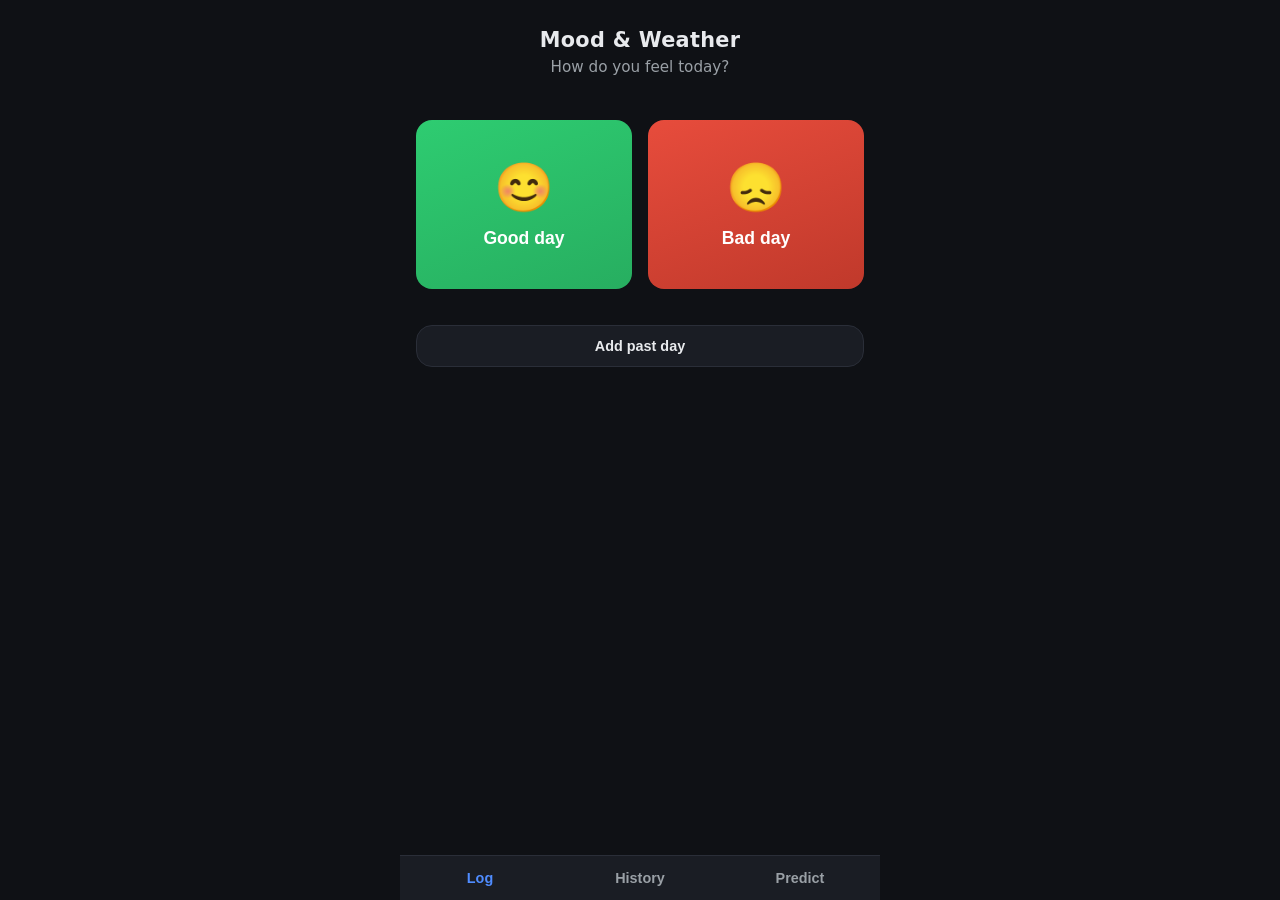
==== index.html @ 787e010b "Fix historic data logging: allow any past date + optional time; use hourly API for precise weather; " ====
<!DOCTYPE html>
<html lang="en">
<head>
  <meta charset="UTF-8" />
  <meta name="viewport" content="width=device-width, initial-scale=1.0, viewport-fit=cover" />
  <meta name="theme-color" content="#0f1115" />
  <title>Mood & Weather</title>
  <link rel="manifest" href="manifest.json" />
  <link rel="icon" href="icon.svg" type="image/svg+xml" />
  <link rel="apple-touch-icon" href="icon.svg" />
  <link rel="stylesheet" href="style.css" />
</head>
<body>
  <main class="app">
    <header class="header">
      <h1>Mood &amp; Weather</h1>
      <p id="status" class="status">How do you feel today?</p>
    </header>

    <section id="view-log" class="view active">
      <div class="buttons">
        <button id="btn-good" class="mood-btn good" aria-label="I feel good today">
          <span class="emoji">😊</span>
          <span class="label">Good day</span>
        </button>
        <button id="btn-bad" class="mood-btn bad" aria-label="I feel bad today">
          <span class="emoji">😞</span>
          <span class="label">Bad day</span>
        </button>
      </div>
      <div id="today-card" class="card hidden"></div>
      <button id="btn-past" class="secondary-btn">Add past day</button>
      <div id="past-picker" class="card hidden">
        <h3>Pick a date and time</h3>
        <input type="date" id="date-input" max="" aria-label="Pick a past date" />
        <input type="time" id="time-input" aria-label="Pick a time (optional)" placeholder="Any time" />
        <button id="btn-fetch-past" class="primary-btn" disabled>Get weather</button>
        <div id="past-preview" class="hidden"></div>
      </div>
    </section>

    <section id="view-history" class="view">
      <h2>History <span id="entry-count" class="pill"></span></h2>
      <div id="history-list" class="list"></div>
    </section>

    <section id="view-predict" class="view">
      <h2>Forecast predictions</h2>
      <p id="predict-info" class="muted"></p>
      <div id="predict-list" class="list"></div>
      <div id="insights" class="card hidden"></div>
    </section>

    <nav class="tabs">
      <button class="tab active" data-view="view-log">Log</button>
      <button class="tab" data-view="view-history">History</button>
      <button class="tab" data-view="view-predict">Predict</button>
    </nav>
  </main>

  <script src="weather.js"></script>
  <script src="model.js"></script>
  <script src="app.js"></script>
</body>
</html>
---- style.css ----
:root {
  --bg: #0f1115;
  --card: #1a1d24;
  --text: #e8eaed;
  --muted: #9aa0a6;
  --good: #2ecc71;
  --good-dark: #27ae60;
  --bad: #e74c3c;
  --bad-dark: #c0392b;
  --accent: #4f8cff;
  --radius: 16px;
}

* { box-sizing: border-box; margin: 0; padding: 0; }

html, body {
  height: 100%;
  background: var(--bg);
  color: var(--text);
  font-family: system-ui, -apple-system, "Segoe UI", Roboto, sans-serif;
  -webkit-tap-highlight-color: transparent;
}

.app {
  max-width: 480px;
  margin: 0 auto;
  min-height: 100dvh;
  display: flex;
  flex-direction: column;
  padding: 16px 16px 80px;
}

.header { text-align: center; padding: 12px 0 20px; }
.header h1 { font-size: 1.3rem; font-weight: 700; letter-spacing: 0.3px; }
.status { color: var(--muted); margin-top: 6px; font-size: 0.95rem; min-height: 1.2em; }

.view { display: none; flex: 1; }
.view.active { display: block; }

.buttons {
  display: grid;
  grid-template-columns: 1fr 1fr;
  gap: 16px;
  margin: 24px 0;
}

.mood-btn {
  border: none;
  border-radius: var(--radius);
  padding: 40px 12px;
  font-size: 1.1rem;
  font-weight: 700;
  color: #fff;
  cursor: pointer;
  display: flex;
  flex-direction: column;
  align-items: center;
  gap: 12px;
  transition: transform 0.1s ease, filter 0.2s ease;
}
.mood-btn:active { transform: scale(0.96); }
.mood-btn:disabled { filter: grayscale(0.6) brightness(0.6); cursor: wait; }
.mood-btn .emoji { font-size: 3rem; }
.mood-btn.good { background: linear-gradient(160deg, var(--good), var(--good-dark)); }
.mood-btn.bad { background: linear-gradient(160deg, var(--bad), var(--bad-dark)); }

.secondary-btn {
  background: var(--card);
  border: 1px solid #2a2e38;
  border-radius: var(--radius);
  color: var(--text);
  font-size: 0.9rem;
  font-weight: 600;
  padding: 12px 20px;
  cursor: pointer;
  width: 100%;
  margin-top: 12px;
  transition: background 0.2s ease;
}
.secondary-btn:hover { background: #21252c; }

.primary-btn {
  background: var(--accent);
  border: none;
  border-radius: var(--radius);
  color: #fff;
  font-size: 0.9rem;
  font-weight: 600;
  padding: 12px 20px;
  cursor: pointer;
  width: 100%;
  margin-top: 12px;
}
.primary-btn:disabled { opacity: 0.5; cursor: not-allowed; }

#date-input, #time-input {
  width: 100%;
  padding: 10px;
  border: 1px solid #2a2e38;
  border-radius: 8px;
  background: var(--bg);
  color: var(--text);
  font-size: 0.95rem;
  margin: 12px 0;
}
#date-input:focus, #time-input:focus { outline: none; border-color: var(--accent); }

.card {
  background: var(--card);
  border-radius: var(--radius);
  padding: 16px;
  margin-top: 16px;
  font-size: 0.9rem;
  line-height: 1.6;
}
.card h3 { font-size: 1rem; margin-bottom: 8px; }
.hidden { display: none; }

.weather-grid {
  display: grid;
  grid-template-columns: 1fr 1fr;
  gap: 4px 12px;
}
.weather-grid .kv { display: flex; justify-content: space-between; }
.weather-grid .kv span:first-child { color: var(--muted); }

h2 { font-size: 1.1rem; margin-bottom: 12px; }
.pill {
  background: var(--accent);
  color: #fff;
  border-radius: 999px;
  font-size: 0.75rem;
  padding: 2px 10px;
  vertical-align: middle;
}
.muted { color: var(--muted); font-size: 0.85rem; margin-bottom: 12px; }

.list { display: flex; flex-direction: column; gap: 10px; }

.entry {
  background: var(--card);
  border-radius: var(--radius);
  padding: 12px 14px;
  display: flex;
  align-items: center;
  gap: 12px;
}
.entry .dot {
  width: 14px; height: 14px;
  border-radius: 50%;
  flex-shrink: 0;
}
.entry .dot.good { background: var(--good); }
.entry .dot.bad { background: var(--bad); }
.entry .info { flex: 1; }
.entry .date { font-weight: 600; font-size: 0.9rem; }
.entry .detail { color: var(--muted); font-size: 0.8rem; margin-top: 2px; }
.entry .del {
  background: none; border: none;
  color: var(--muted); font-size: 1.1rem;
  cursor: pointer; padding: 4px 8px;
}

.pred {
  background: var(--card);
  border-radius: var(--radius);
  padding: 12px 14px;
  display: flex;
  align-items: center;
  gap: 12px;
}
.pred .day { font-weight: 600; min-width: 84px; font-size: 0.9rem; }
.pred .bar-wrap {
  flex: 1; height: 10px;
  background: #2a2e38;
  border-radius: 999px;
  overflow: hidden;
}
.pred .bar { height: 100%; border-radius: 999px; }
.pred .score { min-width: 56px; text-align: right; font-size: 0.85rem; font-weight: 600; }

.tabs {
  position: fixed;
  bottom: 0; left: 0; right: 0;
  display: flex;
  max-width: 480px;
  margin: 0 auto;
  background: var(--card);
  border-top: 1px solid #2a2e38;
  padding-bottom: env(safe-area-inset-bottom);
}
.tab {
  flex: 1;
  background: none;
  border: none;
  color: var(--muted);
  font-size: 0.9rem;
  font-weight: 600;
  padding: 14px 0;
  cursor: pointer;
}
.tab.active { color: var(--accent); }
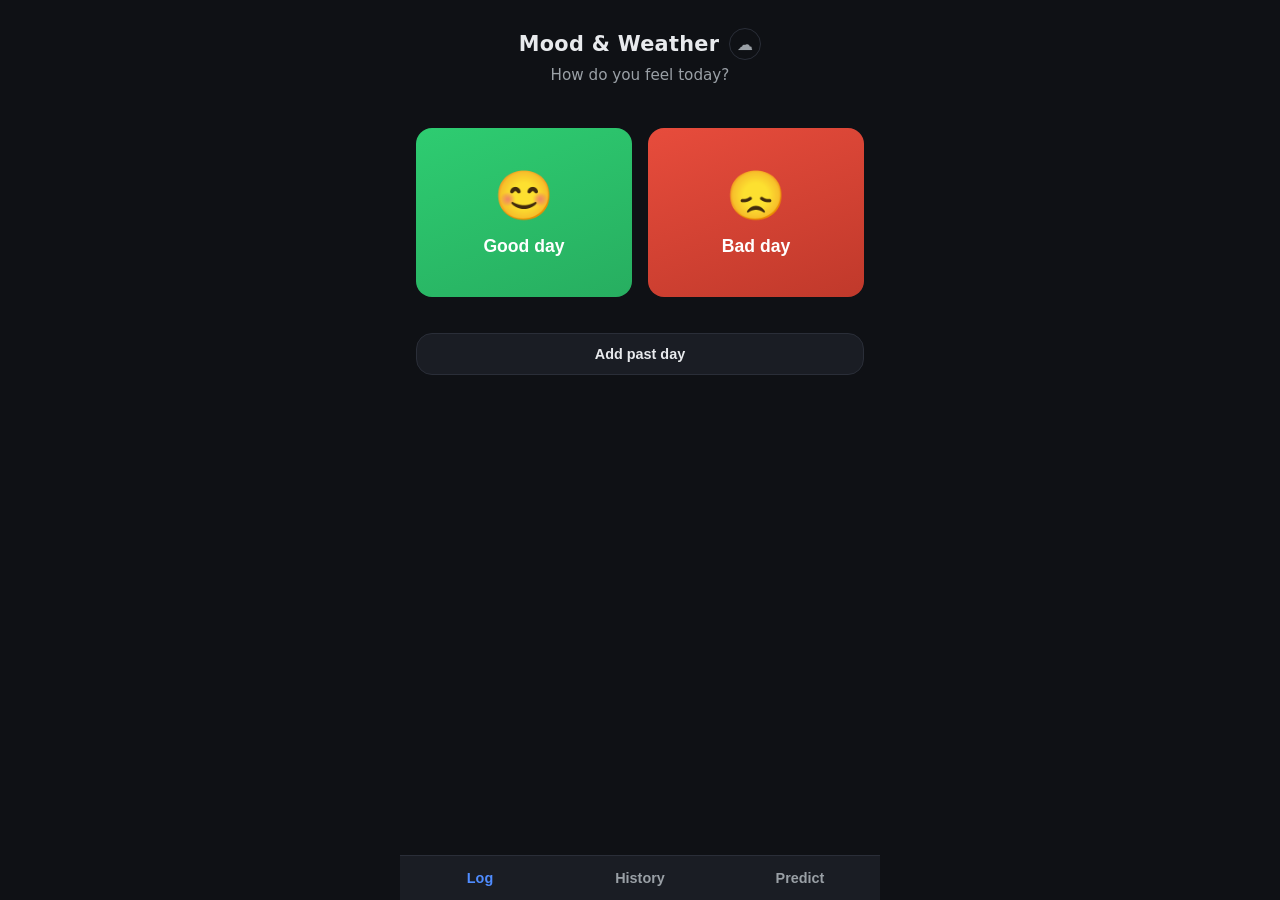
==== commit c00894bb: "Add passphrase-based cross-device sync via jsonstore.io" ====
--- a/index.html
+++ b/index.html
@@ -13,9 +13,25 @@
 <body>
   <main class="app">
     <header class="header">
-      <h1>Mood &amp; Weather</h1>
+      <div class="header-row">
+        <h1>Mood &amp; Weather</h1>
+        <button id="btn-sync" class="sync-btn" title="Sync data">☁</button>
+      </div>
+      <p id="sync-info" class="sync-info hidden"></p>
       <p id="status" class="status">How do you feel today?</p>
     </header>
+
+    <!-- Sync setup modal -->
+    <div id="sync-modal" class="modal-overlay hidden">
+      <div class="modal-box">
+        <h2>Sync across devices</h2>
+        <p class="muted">Enter a passphrase to link your data. Use the same passphrase on all your devices.</p>
+        <input type="text" id="sync-passphrase" class="text-input" placeholder="e.g. mysecretphrase123" autocomplete="off" />
+        <button id="btn-sync-confirm" class="primary-btn">Connect</button>
+        <button id="btn-sync-skip" class="secondary-btn">Not now</button>
+        <p id="sync-modal-status" class="muted" style="margin-top:8px;min-height:1.2em"></p>
+      </div>
+    </div>
 
     <section id="view-log" class="view active">
       <div class="buttons">
@@ -45,9 +61,13 @@
     </section>
 
     <section id="view-predict" class="view">
-      <h2>Forecast predictions</h2>
+      <div class="predict-header">
+        <h2>Forecast predictions</h2>
+        <button id="btn-refresh" class="refresh-btn" aria-label="Refresh predictions">↻ Refresh</button>
+      </div>
       <p id="predict-info" class="muted"></p>
-      <div id="predict-list" class="list"></div>
+      <span id="model-label" class="pill hidden"></span>
+      <div id="predict-list" class="list" style="margin-top:12px"></div>
       <div id="insights" class="card hidden"></div>
     </section>
 
@@ -60,6 +80,7 @@
 
   <script src="weather.js"></script>
   <script src="model.js"></script>
+  <script src="sync.js"></script>
   <script src="app.js"></script>
 </body>
 </html>
--- a/style.css
+++ b/style.css
@@ -31,8 +31,60 @@
 }
 
 .header { text-align: center; padding: 12px 0 20px; }
+.header-row { display: flex; align-items: center; justify-content: center; gap: 10px; }
 .header h1 { font-size: 1.3rem; font-weight: 700; letter-spacing: 0.3px; }
 .status { color: var(--muted); margin-top: 6px; font-size: 0.95rem; min-height: 1.2em; }
+
+.sync-btn {
+  background: none;
+  border: 1px solid #2a2e38;
+  border-radius: 50%;
+  color: var(--muted);
+  font-size: 1rem;
+  width: 32px; height: 32px;
+  cursor: pointer;
+  display: flex; align-items: center; justify-content: center;
+  transition: color 0.2s, border-color 0.2s;
+  flex-shrink: 0;
+}
+.sync-btn.active { color: var(--accent); border-color: var(--accent); }
+.sync-btn.syncing { animation: spin 1s linear infinite; }
+@keyframes spin { to { transform: rotate(360deg); } }
+
+.sync-info { font-size: 0.75rem; color: var(--muted); margin-top: 2px; margin-bottom: 0; }
+
+.modal-overlay {
+  position: fixed;
+  inset: 0;
+  background: rgba(0,0,0,0.7);
+  display: flex; align-items: center; justify-content: center;
+  z-index: 100;
+  padding: 24px;
+}
+.modal-overlay.hidden { display: none; }
+
+.modal-box {
+  background: var(--card);
+  border-radius: var(--radius);
+  padding: 24px;
+  width: 100%;
+  max-width: 400px;
+  display: flex;
+  flex-direction: column;
+  gap: 12px;
+}
+.modal-box h2 { font-size: 1.1rem; }
+
+.text-input {
+  width: 100%;
+  padding: 12px;
+  border: 1px solid #2a2e38;
+  border-radius: 10px;
+  background: var(--bg);
+  color: var(--text);
+  font-size: 1rem;
+}
+.text-input:focus { outline: none; border-color: var(--accent); }
 
 .view { display: none; flex: 1; }
 .view.active { display: block; }
@@ -125,6 +177,26 @@
 .weather-grid .kv span:first-child { color: var(--muted); }
 
 h2 { font-size: 1.1rem; margin-bottom: 12px; }
+
+.predict-header {
+  display: flex;
+  align-items: center;
+  justify-content: space-between;
+  margin-bottom: 8px;
+}
+.predict-header h2 { margin-bottom: 0; }
+
+.refresh-btn {
+  background: none;
+  border: 1px solid #2a2e38;
+  border-radius: 999px;
+  color: var(--accent);
+  font-size: 0.85rem;
+  font-weight: 600;
+  padding: 6px 14px;
+  cursor: pointer;
+}
+.refresh-btn:active { opacity: 0.7; }
 .pill {
   background: var(--accent);
   color: #fff;
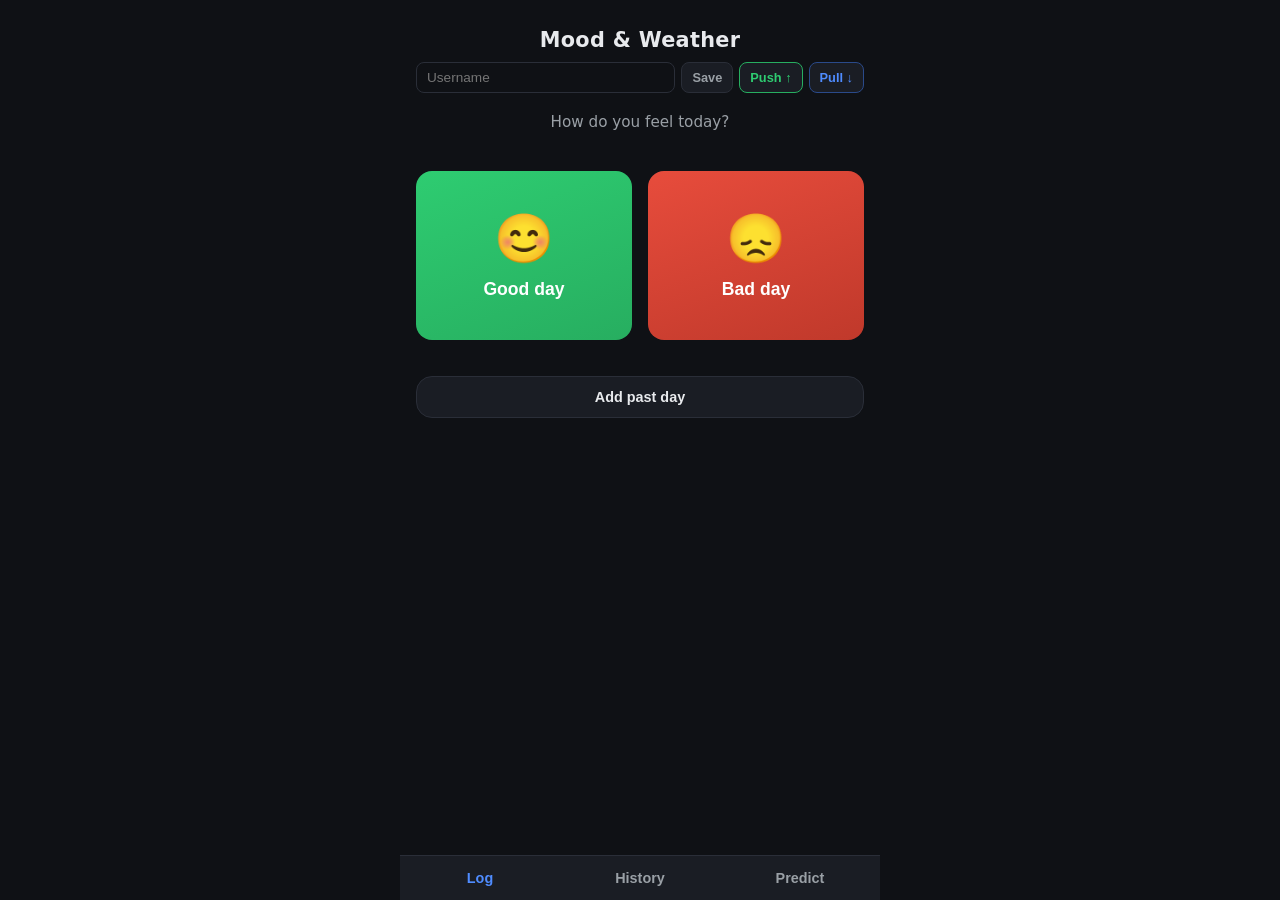
==== commit 91a03e01: "Redesign sync: username bar + explicit Push/Pull buttons, no auto-sync" ====
--- a/index.html
+++ b/index.html
@@ -13,25 +13,16 @@
 <body>
   <main class="app">
     <header class="header">
-      <div class="header-row">
-        <h1>Mood &amp; Weather</h1>
-        <button id="btn-sync" class="sync-btn" title="Sync data">☁</button>
+      <h1>Mood &amp; Weather</h1>
+      <div class="sync-bar">
+        <input type="text" id="sync-username" class="sync-username-input" placeholder="Username" autocomplete="off" />
+        <button id="btn-save-user" class="sync-action-btn">Save</button>
+        <button id="btn-push" class="sync-action-btn push">Push ↑</button>
+        <button id="btn-pull" class="sync-action-btn pull">Pull ↓</button>
       </div>
-      <p id="sync-info" class="sync-info hidden"></p>
+      <p id="sync-status" class="sync-status"></p>
       <p id="status" class="status">How do you feel today?</p>
     </header>
-
-    <!-- Sync setup modal -->
-    <div id="sync-modal" class="modal-overlay hidden">
-      <div class="modal-box">
-        <h2>Sync across devices</h2>
-        <p class="muted">Enter a passphrase to link your data. Use the same passphrase on all your devices.</p>
-        <input type="text" id="sync-passphrase" class="text-input" placeholder="e.g. mysecretphrase123" autocomplete="off" />
-        <button id="btn-sync-confirm" class="primary-btn">Connect</button>
-        <button id="btn-sync-skip" class="secondary-btn">Not now</button>
-        <p id="sync-modal-status" class="muted" style="margin-top:8px;min-height:1.2em"></p>
-      </div>
-    </div>
 
     <section id="view-log" class="view active">
       <div class="buttons">
--- a/style.css
+++ b/style.css
@@ -30,61 +30,48 @@
   padding: 16px 16px 80px;
 }
 
-.header { text-align: center; padding: 12px 0 20px; }
-.header-row { display: flex; align-items: center; justify-content: center; gap: 10px; }
+.header { text-align: center; padding: 12px 0 16px; }
 .header h1 { font-size: 1.3rem; font-weight: 700; letter-spacing: 0.3px; }
-.status { color: var(--muted); margin-top: 6px; font-size: 0.95rem; min-height: 1.2em; }
-
-.sync-btn {
-  background: none;
-  border: 1px solid #2a2e38;
-  border-radius: 50%;
+.status { color: var(--muted); margin-top: 4px; font-size: 0.95rem; min-height: 1.2em; }
+
+.sync-bar {
+  display: flex;
+  align-items: center;
+  gap: 6px;
+  margin-top: 10px;
+}
+
+.sync-username-input {
+  flex: 1;
+  min-width: 0;
+  padding: 7px 10px;
+  border: 1px solid #2a2e38;
+  border-radius: 8px;
+  background: var(--bg);
+  color: var(--text);
+  font-size: 0.85rem;
+}
+.sync-username-input:focus { outline: none; border-color: var(--accent); }
+.sync-username-input.saved { border-color: var(--good); }
+
+.sync-action-btn {
+  background: #1a1d24;
+  border: 1px solid #2a2e38;
+  border-radius: 8px;
   color: var(--muted);
-  font-size: 1rem;
-  width: 32px; height: 32px;
-  cursor: pointer;
-  display: flex; align-items: center; justify-content: center;
-  transition: color 0.2s, border-color 0.2s;
-  flex-shrink: 0;
-}
-.sync-btn.active { color: var(--accent); border-color: var(--accent); }
-.sync-btn.syncing { animation: spin 1s linear infinite; }
-@keyframes spin { to { transform: rotate(360deg); } }
-
-.sync-info { font-size: 0.75rem; color: var(--muted); margin-top: 2px; margin-bottom: 0; }
-
-.modal-overlay {
-  position: fixed;
-  inset: 0;
-  background: rgba(0,0,0,0.7);
-  display: flex; align-items: center; justify-content: center;
-  z-index: 100;
-  padding: 24px;
-}
-.modal-overlay.hidden { display: none; }
-
-.modal-box {
-  background: var(--card);
-  border-radius: var(--radius);
-  padding: 24px;
-  width: 100%;
-  max-width: 400px;
-  display: flex;
-  flex-direction: column;
-  gap: 12px;
-}
-.modal-box h2 { font-size: 1.1rem; }
-
-.text-input {
-  width: 100%;
-  padding: 12px;
-  border: 1px solid #2a2e38;
-  border-radius: 10px;
-  background: var(--bg);
-  color: var(--text);
-  font-size: 1rem;
-}
-.text-input:focus { outline: none; border-color: var(--accent); }
+  font-size: 0.8rem;
+  font-weight: 600;
+  padding: 7px 10px;
+  cursor: pointer;
+  white-space: nowrap;
+  transition: background 0.15s, color 0.15s;
+}
+.sync-action-btn:hover { background: #21252c; color: var(--text); }
+.sync-action-btn.push { color: var(--good); border-color: var(--good-dark); }
+.sync-action-btn.pull { color: var(--accent); border-color: #2a4a8a; }
+.sync-action-btn:disabled { opacity: 0.4; cursor: not-allowed; }
+
+.sync-status { font-size: 0.75rem; color: var(--muted); margin-top: 4px; min-height: 1em; }
 
 .view { display: none; flex: 1; }
 .view.active { display: block; }
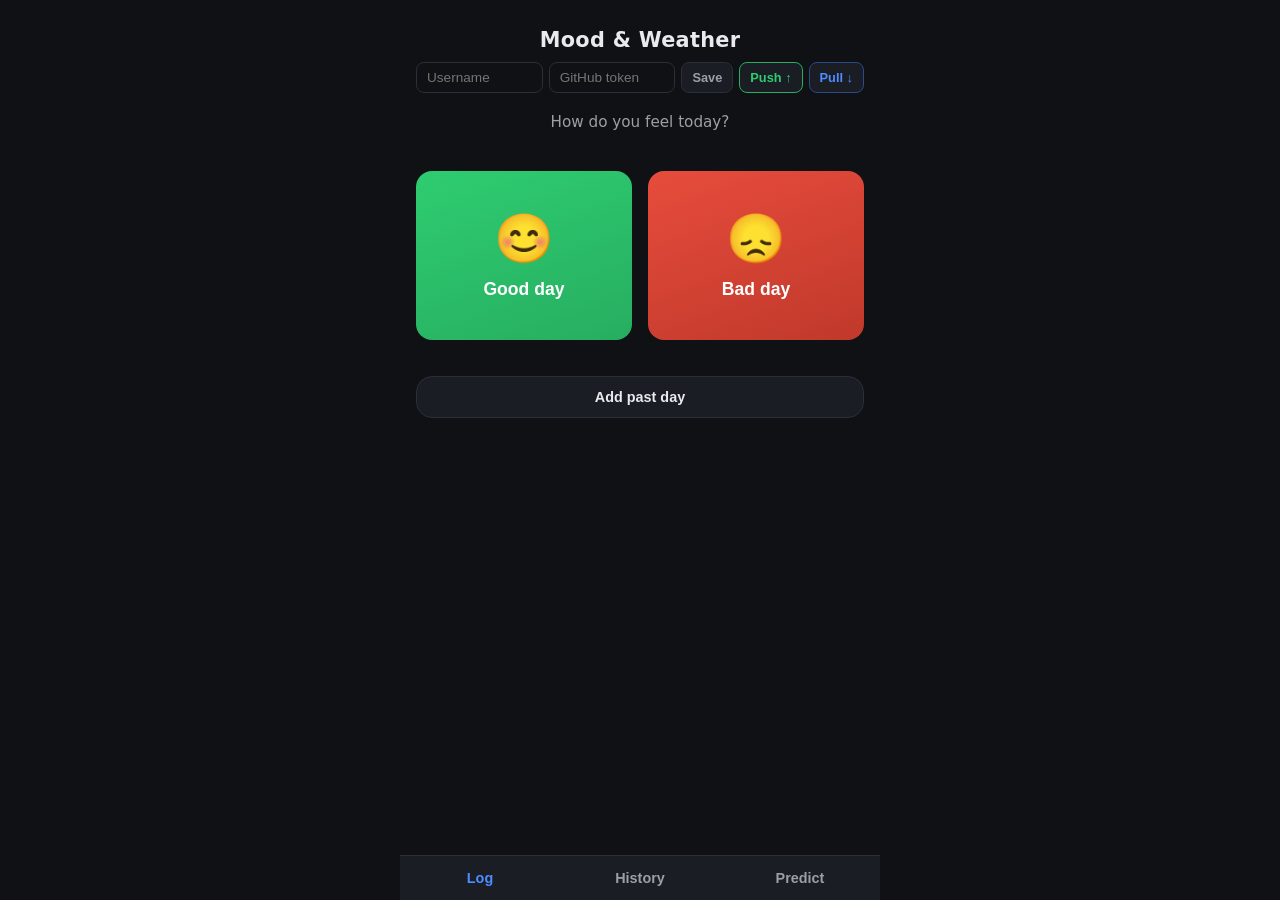
==== commit c23ba7f7: "Switch sync to GitHub Gist API — reliable CORS/SSL, token-based auth" ====
--- a/index.html
+++ b/index.html
@@ -16,6 +16,7 @@
       <h1>Mood &amp; Weather</h1>
       <div class="sync-bar">
         <input type="text" id="sync-username" class="sync-username-input" placeholder="Username" autocomplete="off" />
+        <input type="password" id="sync-token" class="sync-username-input" placeholder="GitHub token" autocomplete="off" />
         <button id="btn-save-user" class="sync-action-btn">Save</button>
         <button id="btn-push" class="sync-action-btn push">Push ↑</button>
         <button id="btn-pull" class="sync-action-btn pull">Pull ↓</button>
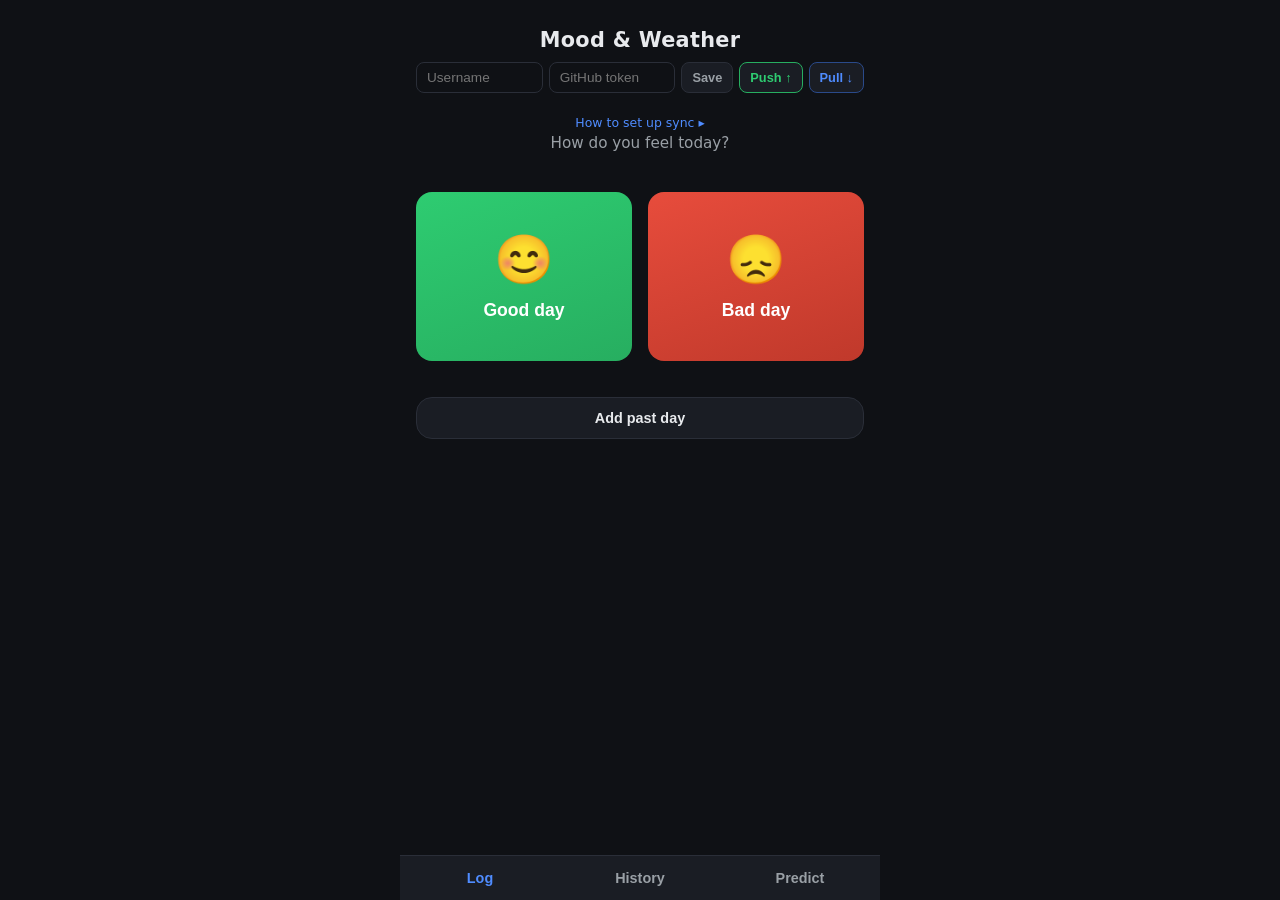
==== commit 6e3b3b0b: "Add inline sync setup guide with pre-filled GitHub token link" ====
--- a/index.html
+++ b/index.html
@@ -22,6 +22,17 @@
         <button id="btn-pull" class="sync-action-btn pull">Pull ↓</button>
       </div>
       <p id="sync-status" class="sync-status"></p>
+      <details class="sync-guide">
+        <summary>How to set up sync ▸</summary>
+        <ol>
+          <li>Create a free account at <a href="https://github.com/signup" target="_blank">github.com/signup</a> (skip if you have one)</li>
+          <li>Go to <a href="https://github.com/settings/tokens/new?scopes=gist&description=Mood+tracker+sync" target="_blank">github.com → Settings → Token (click here — pre-filled)</a></li>
+          <li>Scroll down, click <strong>Generate token</strong></li>
+          <li>Copy the token (starts with <code>ghp_</code>) — shown only once!</li>
+          <li>Paste it in the token field above, pick a username, hit <strong>Save</strong></li>
+          <li>Use <strong>Push ↑</strong> to upload, <strong>Pull ↓</strong> to download on another device</li>
+        </ol>
+      </details>
       <p id="status" class="status">How do you feel today?</p>
     </header>
 
--- a/style.css
+++ b/style.css
@@ -73,6 +73,31 @@
 
 .sync-status { font-size: 0.75rem; color: var(--muted); margin-top: 4px; min-height: 1em; }
 
+.sync-guide {
+  margin-top: 6px;
+  font-size: 0.78rem;
+  color: var(--muted);
+}
+.sync-guide summary {
+  cursor: pointer;
+  color: var(--accent);
+  font-size: 0.78rem;
+  list-style: none;
+  user-select: none;
+}
+.sync-guide summary::-webkit-details-marker { display: none; }
+.sync-guide ol {
+  margin: 8px 0 4px 16px;
+  line-height: 1.9;
+}
+.sync-guide a { color: var(--accent); }
+.sync-guide code {
+  background: #2a2e38;
+  border-radius: 4px;
+  padding: 1px 5px;
+  font-size: 0.75rem;
+}
+
 .view { display: none; flex: 1; }
 .view.active { display: block; }
 
